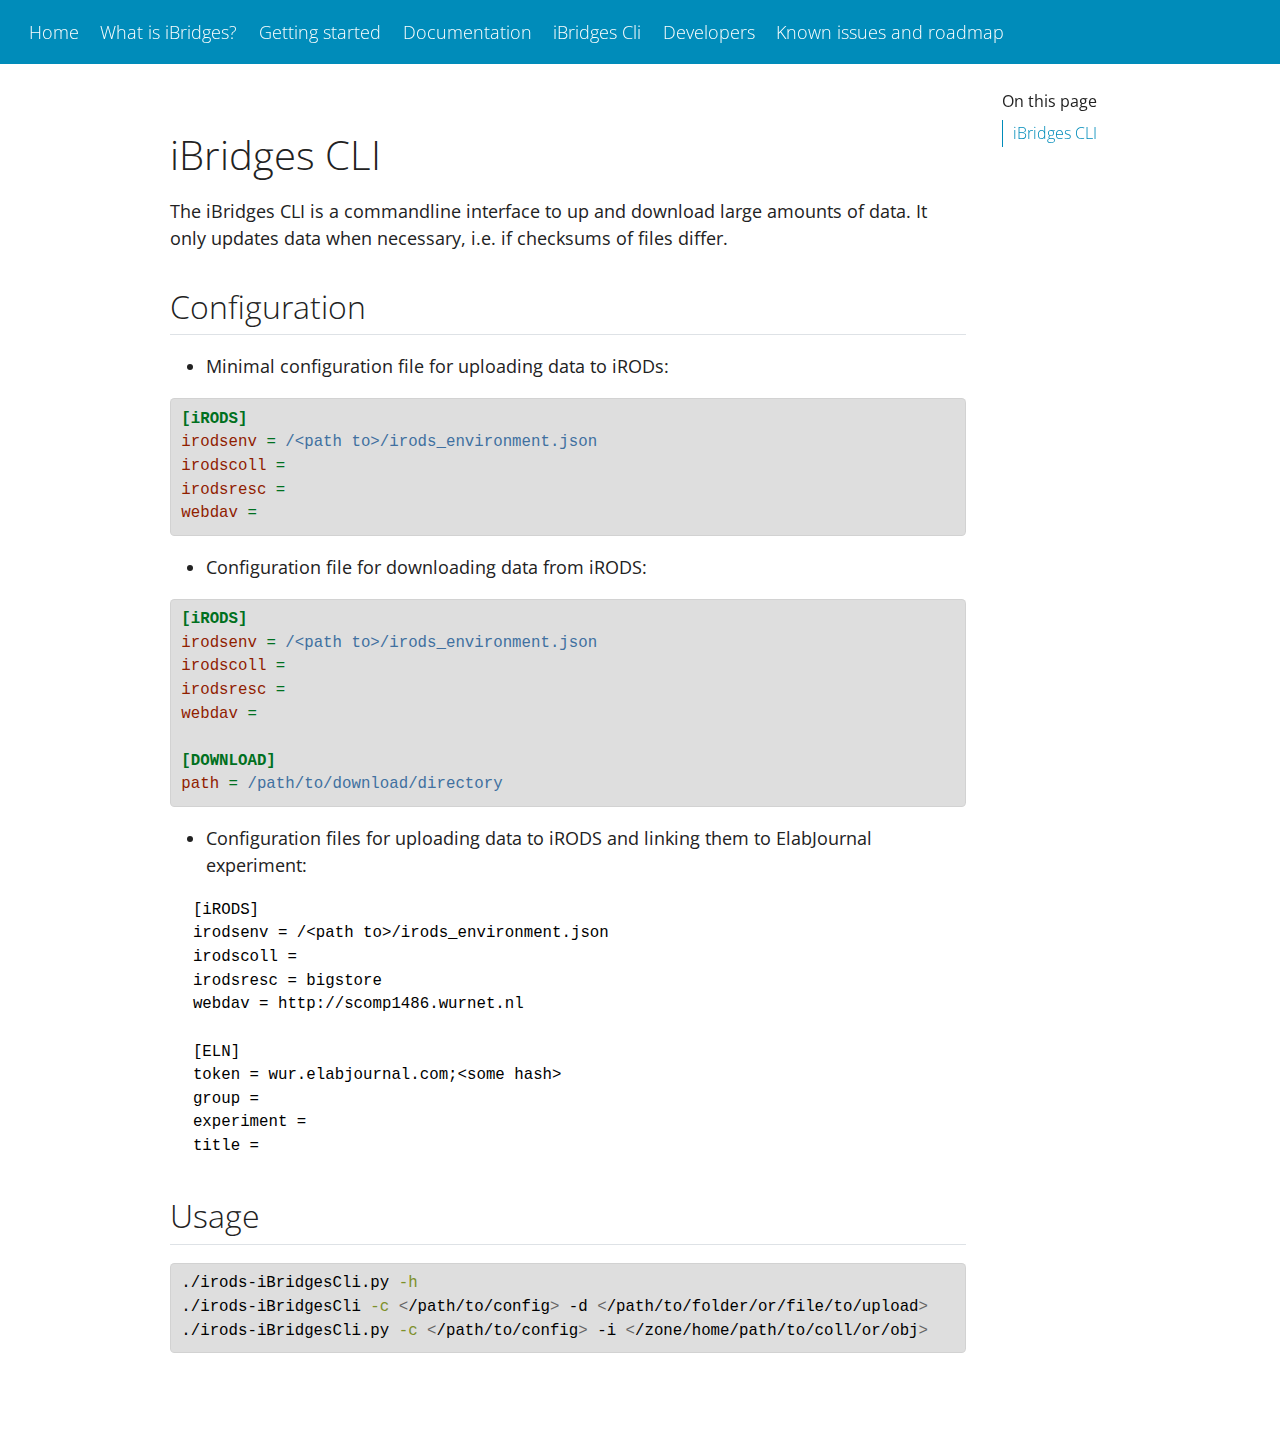
==== docs/commandlineclient.html @ 4db81d17 "Built site for gh-pages" ====
<!DOCTYPE html>
<html xmlns="http://www.w3.org/1999/xhtml" lang="en" xml:lang="en"><head>

<meta charset="utf-8">
<meta name="generator" content="quarto-1.2.335">

<meta name="viewport" content="width=device-width, initial-scale=1.0, user-scalable=yes">


<title>commandlineclient</title>
<style>
code{white-space: pre-wrap;}
span.smallcaps{font-variant: small-caps;}
div.columns{display: flex; gap: min(4vw, 1.5em);}
div.column{flex: auto; overflow-x: auto;}
div.hanging-indent{margin-left: 1.5em; text-indent: -1.5em;}
ul.task-list{list-style: none;}
ul.task-list li input[type="checkbox"] {
  width: 0.8em;
  margin: 0 0.8em 0.2em -1.6em;
  vertical-align: middle;
}
pre > code.sourceCode { white-space: pre; position: relative; }
pre > code.sourceCode > span { display: inline-block; line-height: 1.25; }
pre > code.sourceCode > span:empty { height: 1.2em; }
.sourceCode { overflow: visible; }
code.sourceCode > span { color: inherit; text-decoration: inherit; }
div.sourceCode { margin: 1em 0; }
pre.sourceCode { margin: 0; }
@media screen {
div.sourceCode { overflow: auto; }
}
@media print {
pre > code.sourceCode { white-space: pre-wrap; }
pre > code.sourceCode > span { text-indent: -5em; padding-left: 5em; }
}
pre.numberSource code
  { counter-reset: source-line 0; }
pre.numberSource code > span
  { position: relative; left: -4em; counter-increment: source-line; }
pre.numberSource code > span > a:first-child::before
  { content: counter(source-line);
    position: relative; left: -1em; text-align: right; vertical-align: baseline;
    border: none; display: inline-block;
    -webkit-touch-callout: none; -webkit-user-select: none;
    -khtml-user-select: none; -moz-user-select: none;
    -ms-user-select: none; user-select: none;
    padding: 0 4px; width: 4em;
    color: #aaaaaa;
  }
pre.numberSource { margin-left: 3em; border-left: 1px solid #aaaaaa;  padding-left: 4px; }
div.sourceCode
  {   }
@media screen {
pre > code.sourceCode > span > a:first-child::before { text-decoration: underline; }
}
code span.al { color: #ff0000; font-weight: bold; } /* Alert */
code span.an { color: #60a0b0; font-weight: bold; font-style: italic; } /* Annotation */
code span.at { color: #7d9029; } /* Attribute */
code span.bn { color: #40a070; } /* BaseN */
code span.bu { color: #008000; } /* BuiltIn */
code span.cf { color: #007020; font-weight: bold; } /* ControlFlow */
code span.ch { color: #4070a0; } /* Char */
code span.cn { color: #880000; } /* Constant */
code span.co { color: #60a0b0; font-style: italic; } /* Comment */
code span.cv { color: #60a0b0; font-weight: bold; font-style: italic; } /* CommentVar */
code span.do { color: #ba2121; font-style: italic; } /* Documentation */
code span.dt { color: #902000; } /* DataType */
code span.dv { color: #40a070; } /* DecVal */
code span.er { color: #ff0000; font-weight: bold; } /* Error */
code span.ex { } /* Extension */
code span.fl { color: #40a070; } /* Float */
code span.fu { color: #06287e; } /* Function */
code span.im { color: #008000; font-weight: bold; } /* Import */
code span.in { color: #60a0b0; font-weight: bold; font-style: italic; } /* Information */
code span.kw { color: #007020; font-weight: bold; } /* Keyword */
code span.op { color: #666666; } /* Operator */
code span.ot { color: #007020; } /* Other */
code span.pp { color: #bc7a00; } /* Preprocessor */
code span.sc { color: #4070a0; } /* SpecialChar */
code span.ss { color: #bb6688; } /* SpecialString */
code span.st { color: #4070a0; } /* String */
code span.va { color: #19177c; } /* Variable */
code span.vs { color: #4070a0; } /* VerbatimString */
code span.wa { color: #60a0b0; font-weight: bold; font-style: italic; } /* Warning */
</style>


<script src="../site_libs/quarto-nav/quarto-nav.js"></script>
<script src="../site_libs/quarto-nav/headroom.min.js"></script>
<script src="../site_libs/clipboard/clipboard.min.js"></script>
<script src="../site_libs/quarto-search/autocomplete.umd.js"></script>
<script src="../site_libs/quarto-search/fuse.min.js"></script>
<script src="../site_libs/quarto-search/quarto-search.js"></script>
<meta name="quarto:offset" content="../">
<script src="../site_libs/quarto-html/quarto.js"></script>
<script src="../site_libs/quarto-html/popper.min.js"></script>
<script src="../site_libs/quarto-html/tippy.umd.min.js"></script>
<script src="../site_libs/quarto-html/anchor.min.js"></script>
<link href="../site_libs/quarto-html/tippy.css" rel="stylesheet">
<link href="../site_libs/quarto-html/quarto-syntax-highlighting.css" rel="stylesheet" id="quarto-text-highlighting-styles">
<script src="../site_libs/bootstrap/bootstrap.min.js"></script>
<link href="../site_libs/bootstrap/bootstrap-icons.css" rel="stylesheet">
<link href="../site_libs/bootstrap/bootstrap.min.css" rel="stylesheet" id="quarto-bootstrap" data-mode="light">
<script id="quarto-search-options" type="application/json">{
  "location": "navbar",
  "copy-button": false,
  "collapse-after": 3,
  "panel-placement": "end",
  "type": "overlay",
  "limit": 20,
  "language": {
    "search-no-results-text": "No results",
    "search-matching-documents-text": "matching documents",
    "search-copy-link-title": "Copy link to search",
    "search-hide-matches-text": "Hide additional matches",
    "search-more-match-text": "more match in this document",
    "search-more-matches-text": "more matches in this document",
    "search-clear-button-title": "Clear",
    "search-detached-cancel-button-title": "Cancel",
    "search-submit-button-title": "Submit"
  }
}</script>


<link rel="stylesheet" href="../_styles/styles.css">
</head>

<body class="nav-fixed">

<div id="quarto-search-results"></div>
  <header id="quarto-header" class="headroom fixed-top">
    <nav class="navbar navbar-expand-lg navbar-dark ">
      <div class="navbar-container container-fluid">
          <button class="navbar-toggler" type="button" data-bs-toggle="collapse" data-bs-target="#navbarCollapse" aria-controls="navbarCollapse" aria-expanded="false" aria-label="Toggle navigation" onclick="if (window.quartoToggleHeadroom) { window.quartoToggleHeadroom(); }">
  <span class="navbar-toggler-icon"></span>
</button>
          <div class="collapse navbar-collapse" id="navbarCollapse">
            <ul class="navbar-nav navbar-nav-scroll me-auto">
  <li class="nav-item">
    <a class="nav-link" href="../index.html">
 <span class="menu-text">Home</span></a>
  </li>  
  <li class="nav-item">
    <a class="nav-link" href="../docs/info.html">
 <span class="menu-text">What is iBridges?</span></a>
  </li>  
  <li class="nav-item">
    <a class="nav-link" href="../docs/getting-started.html">
 <span class="menu-text">Getting started</span></a>
  </li>  
  <li class="nav-item">
    <a class="nav-link" href="../docs/userdoc.html">
 <span class="menu-text">Documentation</span></a>
  </li>  
  <li class="nav-item">
    <a class="nav-link active" href="../docs/commandlineclient.html" aria-current="page">
 <span class="menu-text">iBridges Cli</span></a>
  </li>  
  <li class="nav-item">
    <a class="nav-link" href="../docs/developer.html">
 <span class="menu-text">Developers</span></a>
  </li>  
  <li class="nav-item">
    <a class="nav-link" href="../docs/roadmap.html">
 <span class="menu-text">Known issues and roadmap</span></a>
  </li>  
</ul>
              <div id="quarto-search" class="" title="Search"></div>
          </div> <!-- /navcollapse -->
      </div> <!-- /container-fluid -->
    </nav>
</header>
<!-- content -->
<div id="quarto-content" class="quarto-container page-columns page-rows-contents page-layout-article page-navbar">
<!-- sidebar -->
<!-- margin-sidebar -->
    <div id="quarto-margin-sidebar" class="sidebar margin-sidebar">
        <nav id="TOC" role="doc-toc" class="toc-active">
    <h2 id="toc-title">On this page</h2>
   
  <ul>
  <li><a href="#ibridges-cli" id="toc-ibridges-cli" class="nav-link active" data-scroll-target="#ibridges-cli">iBridges CLI</a>
  <ul class="collapse">
  <li><a href="#configuration" id="toc-configuration" class="nav-link" data-scroll-target="#configuration">Configuration</a></li>
  <li><a href="#usage" id="toc-usage" class="nav-link" data-scroll-target="#usage">Usage</a></li>
  </ul></li>
  </ul>
</nav>
    </div>
<!-- main -->
<main class="content" id="quarto-document-content">



<section id="ibridges-cli" class="level1">
<h1>iBridges CLI</h1>
<p>The iBridges CLI is a commandline interface to up and download large amounts of data. It only updates data when necessary, i.e.&nbsp;if checksums of files differ.</p>
<section id="configuration" class="level2">
<h2 class="anchored" data-anchor-id="configuration">Configuration</h2>
<ul>
<li>Minimal configuration file for uploading data to iRODs:</li>
</ul>
<div class="sourceCode" id="cb1"><pre class="sourceCode ini code-with-copy"><code class="sourceCode ini"><span id="cb1-1"><a href="#cb1-1" aria-hidden="true" tabindex="-1"></a><span class="kw">[iRODS]</span></span>
<span id="cb1-2"><a href="#cb1-2" aria-hidden="true" tabindex="-1"></a><span class="dt">irodsenv </span><span class="ot">=</span><span class="st"> /&lt;path to&gt;/irods_environment.json</span></span>
<span id="cb1-3"><a href="#cb1-3" aria-hidden="true" tabindex="-1"></a><span class="dt">irodscoll </span><span class="ot">=</span></span>
<span id="cb1-4"><a href="#cb1-4" aria-hidden="true" tabindex="-1"></a><span class="dt">irodsresc </span><span class="ot">=</span></span>
<span id="cb1-5"><a href="#cb1-5" aria-hidden="true" tabindex="-1"></a><span class="dt">webdav </span><span class="ot">=</span></span></code><button title="Copy to Clipboard" class="code-copy-button"><i class="bi"></i></button></pre></div>
<ul>
<li>Configuration file for downloading data from iRODS:</li>
</ul>
<div class="sourceCode" id="cb2"><pre class="sourceCode ini code-with-copy"><code class="sourceCode ini"><span id="cb2-1"><a href="#cb2-1" aria-hidden="true" tabindex="-1"></a><span class="kw">[iRODS]</span></span>
<span id="cb2-2"><a href="#cb2-2" aria-hidden="true" tabindex="-1"></a><span class="dt">irodsenv </span><span class="ot">=</span><span class="st"> /&lt;path to&gt;/irods_environment.json</span></span>
<span id="cb2-3"><a href="#cb2-3" aria-hidden="true" tabindex="-1"></a><span class="dt">irodscoll </span><span class="ot">=</span></span>
<span id="cb2-4"><a href="#cb2-4" aria-hidden="true" tabindex="-1"></a><span class="dt">irodsresc </span><span class="ot">=</span></span>
<span id="cb2-5"><a href="#cb2-5" aria-hidden="true" tabindex="-1"></a><span class="dt">webdav </span><span class="ot">=</span></span>
<span id="cb2-6"><a href="#cb2-6" aria-hidden="true" tabindex="-1"></a></span>
<span id="cb2-7"><a href="#cb2-7" aria-hidden="true" tabindex="-1"></a><span class="kw">[DOWNLOAD]</span></span>
<span id="cb2-8"><a href="#cb2-8" aria-hidden="true" tabindex="-1"></a><span class="dt">path </span><span class="ot">=</span><span class="st"> /path/to/download/directory</span></span></code><button title="Copy to Clipboard" class="code-copy-button"><i class="bi"></i></button></pre></div>
<ul>
<li>Configuration files for uploading data to iRODS and linking them to ElabJournal experiment:</li>
</ul>
<pre><code>  [iRODS]
  irodsenv = /&lt;path to&gt;/irods_environment.json
  irodscoll =
  irodsresc = bigstore
  webdav = http://scomp1486.wurnet.nl

  [ELN]
  token = wur.elabjournal.com;&lt;some hash&gt;
  group =
  experiment =
  title =</code></pre>
</section>
<section id="usage" class="level2">
<h2 class="anchored" data-anchor-id="usage">Usage</h2>
<div class="sourceCode" id="cb4"><pre class="sourceCode sh code-with-copy"><code class="sourceCode bash"><span id="cb4-1"><a href="#cb4-1" aria-hidden="true" tabindex="-1"></a><span class="ex">./irods-iBridgesCli.py</span> <span class="at">-h</span></span>
<span id="cb4-2"><a href="#cb4-2" aria-hidden="true" tabindex="-1"></a><span class="ex">./irods-iBridgesCli</span> <span class="at">-c</span> <span class="op">&lt;</span>/path/to/config<span class="op">&gt;</span> -d <span class="op">&lt;</span>/path/to/folder/or/file/to/upload<span class="op">&gt;</span></span>
<span id="cb4-3"><a href="#cb4-3" aria-hidden="true" tabindex="-1"></a><span class="ex">./irods-iBridgesCli.py</span> <span class="at">-c</span> <span class="op">&lt;</span>/path/to/config<span class="op">&gt;</span> -i <span class="op">&lt;</span>/zone/home/path/to/coll/or/obj<span class="op">&gt;</span></span></code><button title="Copy to Clipboard" class="code-copy-button"><i class="bi"></i></button></pre></div>


</section>
</section>

</main> <!-- /main -->
<script id="quarto-html-after-body" type="application/javascript">
window.document.addEventListener("DOMContentLoaded", function (event) {
  const toggleBodyColorMode = (bsSheetEl) => {
    const mode = bsSheetEl.getAttribute("data-mode");
    const bodyEl = window.document.querySelector("body");
    if (mode === "dark") {
      bodyEl.classList.add("quarto-dark");
      bodyEl.classList.remove("quarto-light");
    } else {
      bodyEl.classList.add("quarto-light");
      bodyEl.classList.remove("quarto-dark");
    }
  }
  const toggleBodyColorPrimary = () => {
    const bsSheetEl = window.document.querySelector("link#quarto-bootstrap");
    if (bsSheetEl) {
      toggleBodyColorMode(bsSheetEl);
    }
  }
  toggleBodyColorPrimary();  
  const icon = "";
  const anchorJS = new window.AnchorJS();
  anchorJS.options = {
    placement: 'right',
    icon: icon
  };
  anchorJS.add('.anchored');
  const clipboard = new window.ClipboardJS('.code-copy-button', {
    target: function(trigger) {
      return trigger.previousElementSibling;
    }
  });
  clipboard.on('success', function(e) {
    // button target
    const button = e.trigger;
    // don't keep focus
    button.blur();
    // flash "checked"
    button.classList.add('code-copy-button-checked');
    var currentTitle = button.getAttribute("title");
    button.setAttribute("title", "Copied!");
    let tooltip;
    if (window.bootstrap) {
      button.setAttribute("data-bs-toggle", "tooltip");
      button.setAttribute("data-bs-placement", "left");
      button.setAttribute("data-bs-title", "Copied!");
      tooltip = new bootstrap.Tooltip(button, 
        { trigger: "manual", 
          customClass: "code-copy-button-tooltip",
          offset: [0, -8]});
      tooltip.show();    
    }
    setTimeout(function() {
      if (tooltip) {
        tooltip.hide();
        button.removeAttribute("data-bs-title");
        button.removeAttribute("data-bs-toggle");
        button.removeAttribute("data-bs-placement");
      }
      button.setAttribute("title", currentTitle);
      button.classList.remove('code-copy-button-checked');
    }, 1000);
    // clear code selection
    e.clearSelection();
  });
  function tippyHover(el, contentFn) {
    const config = {
      allowHTML: true,
      content: contentFn,
      maxWidth: 500,
      delay: 100,
      arrow: false,
      appendTo: function(el) {
          return el.parentElement;
      },
      interactive: true,
      interactiveBorder: 10,
      theme: 'quarto',
      placement: 'bottom-start'
    };
    window.tippy(el, config); 
  }
  const noterefs = window.document.querySelectorAll('a[role="doc-noteref"]');
  for (var i=0; i<noterefs.length; i++) {
    const ref = noterefs[i];
    tippyHover(ref, function() {
      // use id or data attribute instead here
      let href = ref.getAttribute('data-footnote-href') || ref.getAttribute('href');
      try { href = new URL(href).hash; } catch {}
      const id = href.replace(/^#\/?/, "");
      const note = window.document.getElementById(id);
      return note.innerHTML;
    });
  }
  const findCites = (el) => {
    const parentEl = el.parentElement;
    if (parentEl) {
      const cites = parentEl.dataset.cites;
      if (cites) {
        return {
          el,
          cites: cites.split(' ')
        };
      } else {
        return findCites(el.parentElement)
      }
    } else {
      return undefined;
    }
  };
  var bibliorefs = window.document.querySelectorAll('a[role="doc-biblioref"]');
  for (var i=0; i<bibliorefs.length; i++) {
    const ref = bibliorefs[i];
    const citeInfo = findCites(ref);
    if (citeInfo) {
      tippyHover(citeInfo.el, function() {
        var popup = window.document.createElement('div');
        citeInfo.cites.forEach(function(cite) {
          var citeDiv = window.document.createElement('div');
          citeDiv.classList.add('hanging-indent');
          citeDiv.classList.add('csl-entry');
          var biblioDiv = window.document.getElementById('ref-' + cite);
          if (biblioDiv) {
            citeDiv.innerHTML = biblioDiv.innerHTML;
          }
          popup.appendChild(citeDiv);
        });
        return popup.innerHTML;
      });
    }
  }
});
</script>
</div> <!-- /content -->



</body></html>
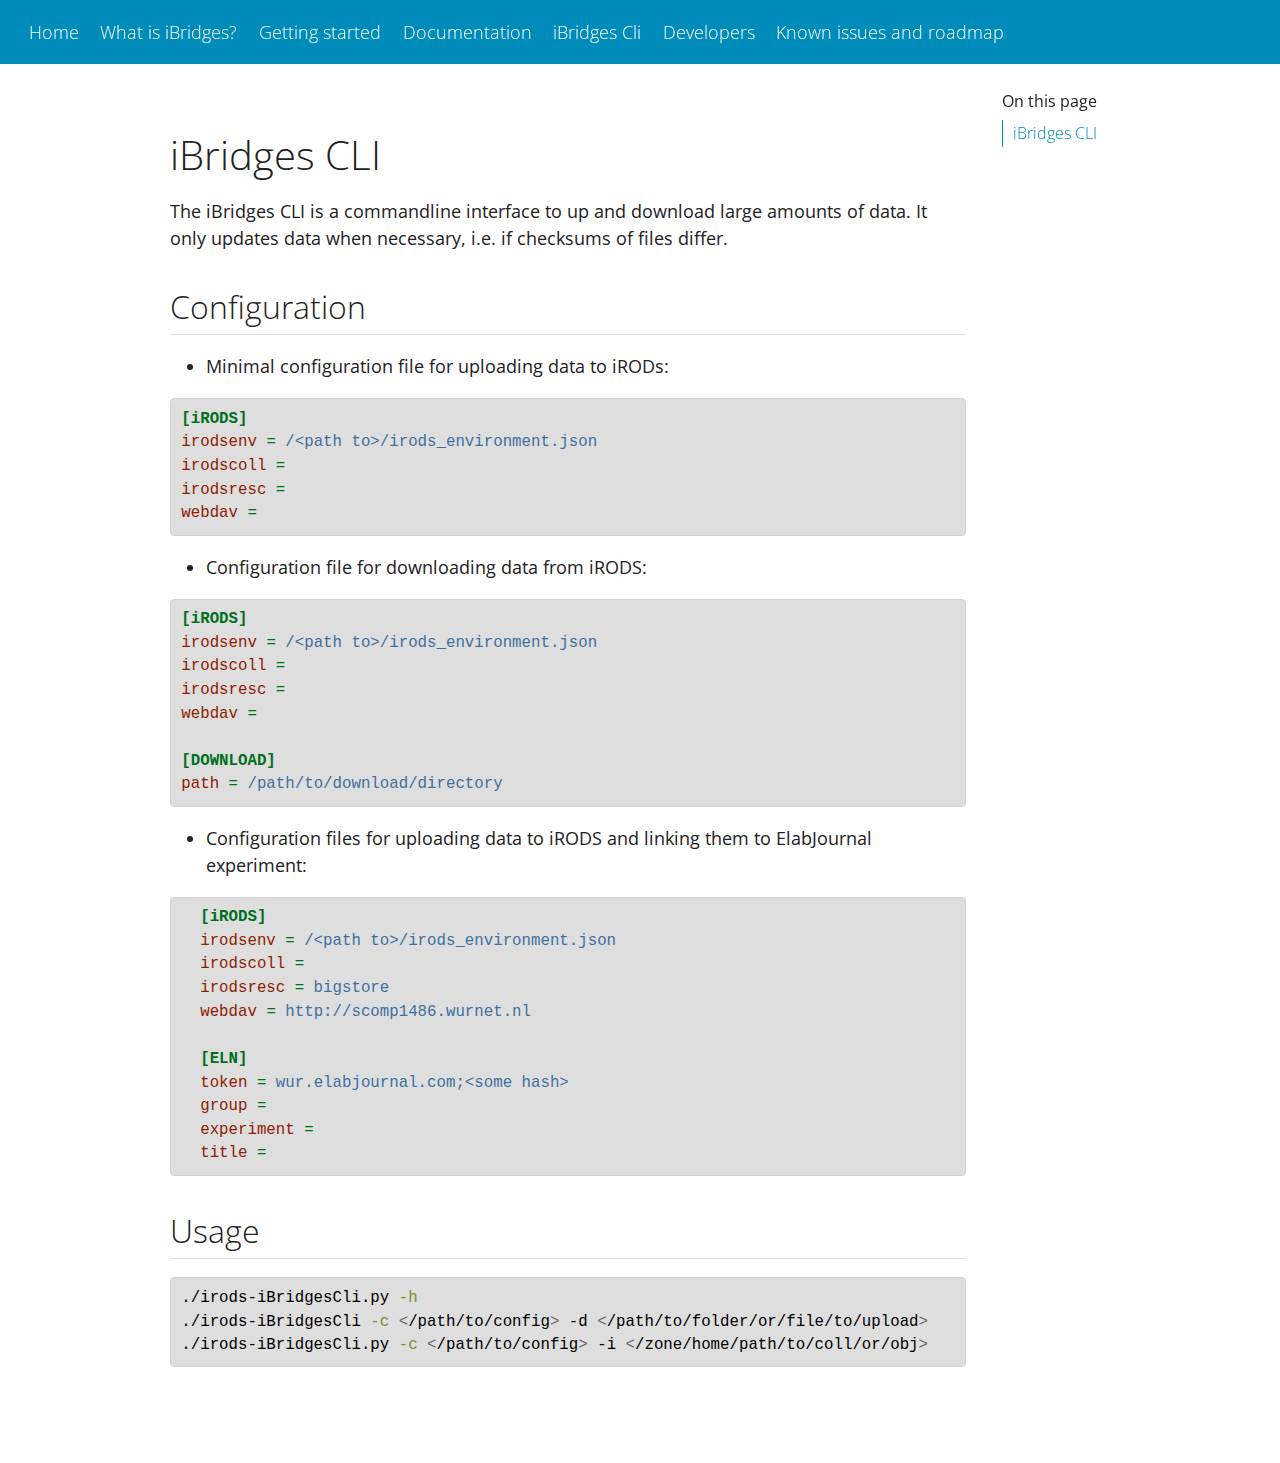
==== commit 898600bd: "Built site for gh-pages" ====
--- a/docs/commandlineclient.html
+++ b/docs/commandlineclient.html
@@ -220,17 +220,17 @@
 <ul>
 <li>Configuration files for uploading data to iRODS and linking them to ElabJournal experiment:</li>
 </ul>
-<pre><code>  [iRODS]
-  irodsenv = /&lt;path to&gt;/irods_environment.json
-  irodscoll =
-  irodsresc = bigstore
-  webdav = http://scomp1486.wurnet.nl
-
-  [ELN]
-  token = wur.elabjournal.com;&lt;some hash&gt;
-  group =
-  experiment =
-  title =</code></pre>
+<div class="sourceCode" id="cb3"><pre class="sourceCode ini code-with-copy"><code class="sourceCode ini"><span id="cb3-1"><a href="#cb3-1" aria-hidden="true" tabindex="-1"></a><span class="dt">  </span><span class="kw">[iRODS]</span></span>
+<span id="cb3-2"><a href="#cb3-2" aria-hidden="true" tabindex="-1"></a><span class="dt">  irodsenv </span><span class="ot">=</span><span class="st"> /&lt;path to&gt;/irods_environment.json</span></span>
+<span id="cb3-3"><a href="#cb3-3" aria-hidden="true" tabindex="-1"></a><span class="dt">  irodscoll </span><span class="ot">=</span></span>
+<span id="cb3-4"><a href="#cb3-4" aria-hidden="true" tabindex="-1"></a><span class="dt">  irodsresc </span><span class="ot">=</span><span class="st"> bigstore</span></span>
+<span id="cb3-5"><a href="#cb3-5" aria-hidden="true" tabindex="-1"></a><span class="dt">  webdav </span><span class="ot">=</span><span class="st"> http://scomp1486.wurnet.nl</span></span>
+<span id="cb3-6"><a href="#cb3-6" aria-hidden="true" tabindex="-1"></a></span>
+<span id="cb3-7"><a href="#cb3-7" aria-hidden="true" tabindex="-1"></a><span class="dt">  </span><span class="kw">[ELN]</span></span>
+<span id="cb3-8"><a href="#cb3-8" aria-hidden="true" tabindex="-1"></a><span class="dt">  token </span><span class="ot">=</span><span class="st"> wur.elabjournal.com;&lt;some hash&gt;</span></span>
+<span id="cb3-9"><a href="#cb3-9" aria-hidden="true" tabindex="-1"></a><span class="dt">  group </span><span class="ot">=</span></span>
+<span id="cb3-10"><a href="#cb3-10" aria-hidden="true" tabindex="-1"></a><span class="dt">  experiment </span><span class="ot">=</span></span>
+<span id="cb3-11"><a href="#cb3-11" aria-hidden="true" tabindex="-1"></a><span class="dt">  title </span><span class="ot">=</span></span></code><button title="Copy to Clipboard" class="code-copy-button"><i class="bi"></i></button></pre></div>
 </section>
 <section id="usage" class="level2">
 <h2 class="anchored" data-anchor-id="usage">Usage</h2>
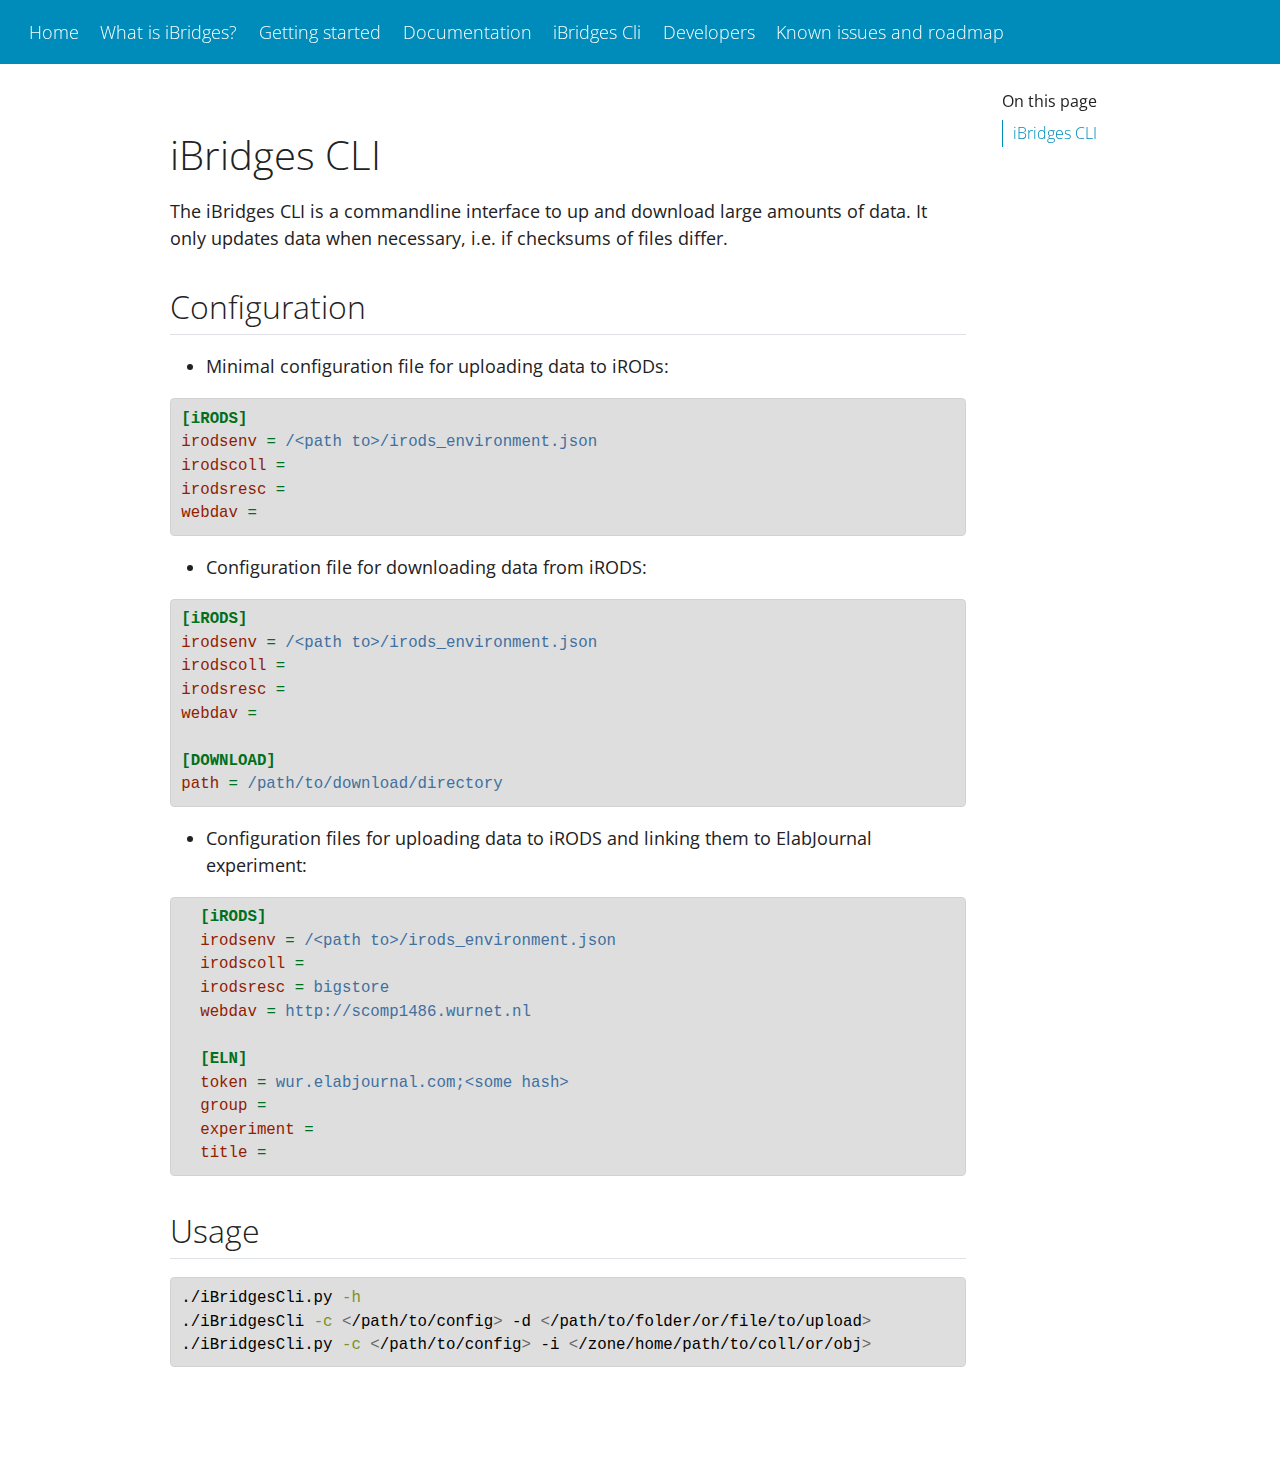
==== commit 033d80e4: "Built site for gh-pages" ====
--- a/docs/commandlineclient.html
+++ b/docs/commandlineclient.html
@@ -234,9 +234,9 @@
 </section>
 <section id="usage" class="level2">
 <h2 class="anchored" data-anchor-id="usage">Usage</h2>
-<div class="sourceCode" id="cb4"><pre class="sourceCode sh code-with-copy"><code class="sourceCode bash"><span id="cb4-1"><a href="#cb4-1" aria-hidden="true" tabindex="-1"></a><span class="ex">./irods-iBridgesCli.py</span> <span class="at">-h</span></span>
-<span id="cb4-2"><a href="#cb4-2" aria-hidden="true" tabindex="-1"></a><span class="ex">./irods-iBridgesCli</span> <span class="at">-c</span> <span class="op">&lt;</span>/path/to/config<span class="op">&gt;</span> -d <span class="op">&lt;</span>/path/to/folder/or/file/to/upload<span class="op">&gt;</span></span>
-<span id="cb4-3"><a href="#cb4-3" aria-hidden="true" tabindex="-1"></a><span class="ex">./irods-iBridgesCli.py</span> <span class="at">-c</span> <span class="op">&lt;</span>/path/to/config<span class="op">&gt;</span> -i <span class="op">&lt;</span>/zone/home/path/to/coll/or/obj<span class="op">&gt;</span></span></code><button title="Copy to Clipboard" class="code-copy-button"><i class="bi"></i></button></pre></div>
+<div class="sourceCode" id="cb4"><pre class="sourceCode sh code-with-copy"><code class="sourceCode bash"><span id="cb4-1"><a href="#cb4-1" aria-hidden="true" tabindex="-1"></a><span class="ex">./iBridgesCli.py</span> <span class="at">-h</span></span>
+<span id="cb4-2"><a href="#cb4-2" aria-hidden="true" tabindex="-1"></a><span class="ex">./iBridgesCli</span> <span class="at">-c</span> <span class="op">&lt;</span>/path/to/config<span class="op">&gt;</span> -d <span class="op">&lt;</span>/path/to/folder/or/file/to/upload<span class="op">&gt;</span></span>
+<span id="cb4-3"><a href="#cb4-3" aria-hidden="true" tabindex="-1"></a><span class="ex">./iBridgesCli.py</span> <span class="at">-c</span> <span class="op">&lt;</span>/path/to/config<span class="op">&gt;</span> -i <span class="op">&lt;</span>/zone/home/path/to/coll/or/obj<span class="op">&gt;</span></span></code><button title="Copy to Clipboard" class="code-copy-button"><i class="bi"></i></button></pre></div>
 
 
 </section>
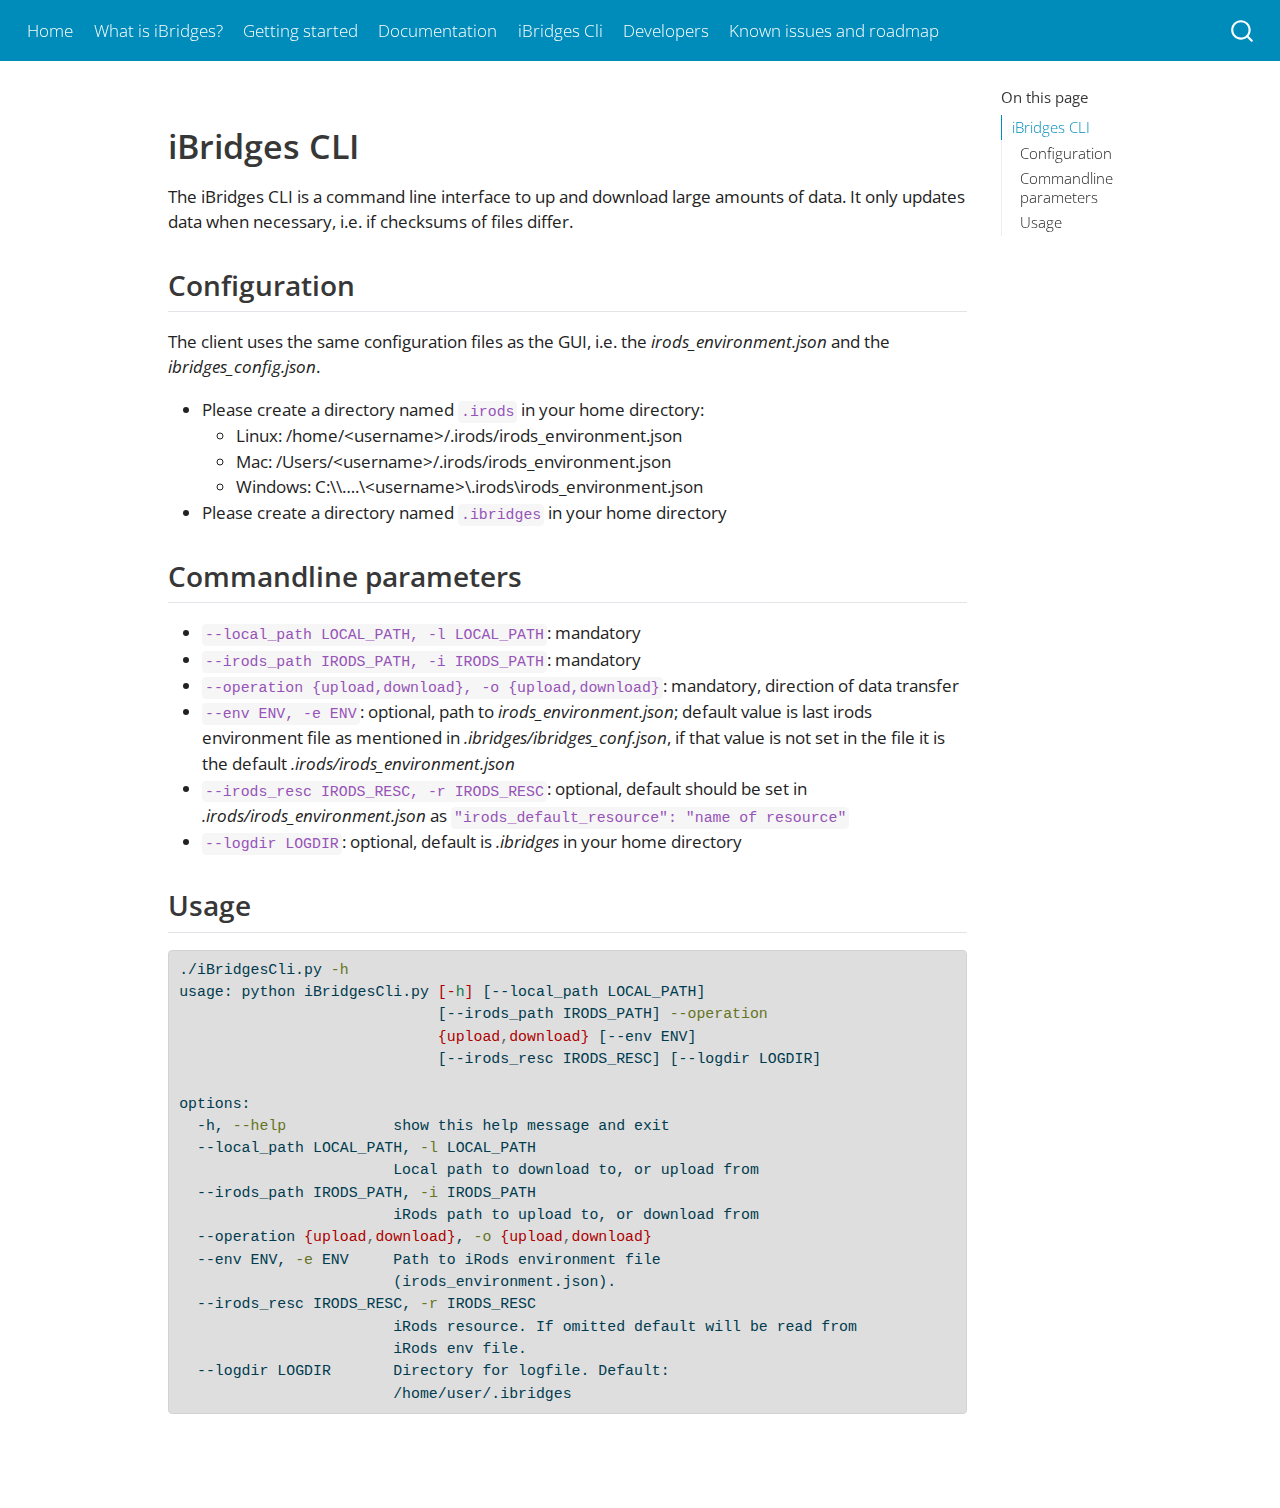
==== commit d2ae9aab: "Built site for gh-pages" ====
--- a/docs/commandlineclient.html
+++ b/docs/commandlineclient.html
@@ -2,7 +2,7 @@
 <html xmlns="http://www.w3.org/1999/xhtml" lang="en" xml:lang="en"><head>
 
 <meta charset="utf-8">
-<meta name="generator" content="quarto-1.2.335">
+<meta name="generator" content="quarto-1.3.361">
 
 <meta name="viewport" content="width=device-width, initial-scale=1.0, user-scalable=yes">
 
@@ -17,9 +17,10 @@
 ul.task-list{list-style: none;}
 ul.task-list li input[type="checkbox"] {
   width: 0.8em;
-  margin: 0 0.8em 0.2em -1.6em;
+  margin: 0 0.8em 0.2em -1em; /* quarto-specific, see https://github.com/quarto-dev/quarto-cli/issues/4556 */ 
   vertical-align: middle;
 }
+/* CSS for syntax highlighting */
 pre > code.sourceCode { white-space: pre; position: relative; }
 pre > code.sourceCode > span { display: inline-block; line-height: 1.25; }
 pre > code.sourceCode > span:empty { height: 1.2em; }
@@ -46,43 +47,13 @@
     -khtml-user-select: none; -moz-user-select: none;
     -ms-user-select: none; user-select: none;
     padding: 0 4px; width: 4em;
-    color: #aaaaaa;
-  }
-pre.numberSource { margin-left: 3em; border-left: 1px solid #aaaaaa;  padding-left: 4px; }
+  }
+pre.numberSource { margin-left: 3em;  padding-left: 4px; }
 div.sourceCode
   {   }
 @media screen {
 pre > code.sourceCode > span > a:first-child::before { text-decoration: underline; }
 }
-code span.al { color: #ff0000; font-weight: bold; } /* Alert */
-code span.an { color: #60a0b0; font-weight: bold; font-style: italic; } /* Annotation */
-code span.at { color: #7d9029; } /* Attribute */
-code span.bn { color: #40a070; } /* BaseN */
-code span.bu { color: #008000; } /* BuiltIn */
-code span.cf { color: #007020; font-weight: bold; } /* ControlFlow */
-code span.ch { color: #4070a0; } /* Char */
-code span.cn { color: #880000; } /* Constant */
-code span.co { color: #60a0b0; font-style: italic; } /* Comment */
-code span.cv { color: #60a0b0; font-weight: bold; font-style: italic; } /* CommentVar */
-code span.do { color: #ba2121; font-style: italic; } /* Documentation */
-code span.dt { color: #902000; } /* DataType */
-code span.dv { color: #40a070; } /* DecVal */
-code span.er { color: #ff0000; font-weight: bold; } /* Error */
-code span.ex { } /* Extension */
-code span.fl { color: #40a070; } /* Float */
-code span.fu { color: #06287e; } /* Function */
-code span.im { color: #008000; font-weight: bold; } /* Import */
-code span.in { color: #60a0b0; font-weight: bold; font-style: italic; } /* Information */
-code span.kw { color: #007020; font-weight: bold; } /* Keyword */
-code span.op { color: #666666; } /* Operator */
-code span.ot { color: #007020; } /* Other */
-code span.pp { color: #bc7a00; } /* Preprocessor */
-code span.sc { color: #4070a0; } /* SpecialChar */
-code span.ss { color: #bb6688; } /* SpecialString */
-code span.st { color: #4070a0; } /* String */
-code span.va { color: #19177c; } /* Variable */
-code span.vs { color: #4070a0; } /* VerbatimString */
-code span.wa { color: #60a0b0; font-weight: bold; font-style: italic; } /* Warning */
 </style>
 
 
@@ -118,7 +89,8 @@
     "search-more-matches-text": "more matches in this document",
     "search-clear-button-title": "Clear",
     "search-detached-cancel-button-title": "Cancel",
-    "search-submit-button-title": "Submit"
+    "search-submit-button-title": "Submit",
+    "search-label": "Search"
   }
 }</script>
 
@@ -132,41 +104,43 @@
   <header id="quarto-header" class="headroom fixed-top">
     <nav class="navbar navbar-expand-lg navbar-dark ">
       <div class="navbar-container container-fluid">
+            <div id="quarto-search" class="" title="Search"></div>
           <button class="navbar-toggler" type="button" data-bs-toggle="collapse" data-bs-target="#navbarCollapse" aria-controls="navbarCollapse" aria-expanded="false" aria-label="Toggle navigation" onclick="if (window.quartoToggleHeadroom) { window.quartoToggleHeadroom(); }">
   <span class="navbar-toggler-icon"></span>
 </button>
           <div class="collapse navbar-collapse" id="navbarCollapse">
             <ul class="navbar-nav navbar-nav-scroll me-auto">
   <li class="nav-item">
-    <a class="nav-link" href="../index.html">
+    <a class="nav-link" href="../index.html" rel="" target="">
  <span class="menu-text">Home</span></a>
   </li>  
   <li class="nav-item">
-    <a class="nav-link" href="../docs/info.html">
+    <a class="nav-link" href="../docs/info.html" rel="" target="">
  <span class="menu-text">What is iBridges?</span></a>
   </li>  
   <li class="nav-item">
-    <a class="nav-link" href="../docs/getting-started.html">
+    <a class="nav-link" href="../docs/getting-started.html" rel="" target="">
  <span class="menu-text">Getting started</span></a>
   </li>  
   <li class="nav-item">
-    <a class="nav-link" href="../docs/userdoc.html">
+    <a class="nav-link" href="../docs/userdoc.html" rel="" target="">
  <span class="menu-text">Documentation</span></a>
   </li>  
   <li class="nav-item">
-    <a class="nav-link active" href="../docs/commandlineclient.html" aria-current="page">
+    <a class="nav-link active" href="../docs/commandlineclient.html" rel="" target="" aria-current="page">
  <span class="menu-text">iBridges Cli</span></a>
   </li>  
   <li class="nav-item">
-    <a class="nav-link" href="../docs/developer.html">
+    <a class="nav-link" href="../docs/developer.html" rel="" target="">
  <span class="menu-text">Developers</span></a>
   </li>  
   <li class="nav-item">
-    <a class="nav-link" href="../docs/roadmap.html">
+    <a class="nav-link" href="../docs/roadmap.html" rel="" target="">
  <span class="menu-text">Known issues and roadmap</span></a>
   </li>  
 </ul>
-              <div id="quarto-search" class="" title="Search"></div>
+            <div class="quarto-navbar-tools ms-auto">
+</div>
           </div> <!-- /navcollapse -->
       </div> <!-- /container-fluid -->
     </nav>
@@ -183,6 +157,7 @@
   <li><a href="#ibridges-cli" id="toc-ibridges-cli" class="nav-link active" data-scroll-target="#ibridges-cli">iBridges CLI</a>
   <ul class="collapse">
   <li><a href="#configuration" id="toc-configuration" class="nav-link" data-scroll-target="#configuration">Configuration</a></li>
+  <li><a href="#commandline-parameters" id="toc-commandline-parameters" class="nav-link" data-scroll-target="#commandline-parameters">Commandline parameters</a></li>
   <li><a href="#usage" id="toc-usage" class="nav-link" data-scroll-target="#usage">Usage</a></li>
   </ul></li>
   </ul>
@@ -195,48 +170,53 @@
 
 <section id="ibridges-cli" class="level1">
 <h1>iBridges CLI</h1>
-<p>The iBridges CLI is a commandline interface to up and download large amounts of data. It only updates data when necessary, i.e.&nbsp;if checksums of files differ.</p>
+<p>The iBridges CLI is a command line interface to up and download large amounts of data. It only updates data when necessary, i.e.&nbsp;if checksums of files differ.</p>
 <section id="configuration" class="level2">
 <h2 class="anchored" data-anchor-id="configuration">Configuration</h2>
+<p>The client uses the same configuration files as the GUI, i.e.&nbsp;the <em>irods_environment.json</em> and the <em>ibridges_config.json</em>.</p>
 <ul>
-<li>Minimal configuration file for uploading data to iRODs:</li>
+<li>Please create a directory named <code>.irods</code> in your home directory:
+<ul>
+<li>Linux: /home/&lt;username&gt;/.irods/irods_environment.json</li>
+<li>Mac: /Users/&lt;username&gt;/.irods/irods_environment.json</li>
+<li>Windows: C:\\….\&lt;username&gt;\.irods\irods_environment.json</li>
+</ul></li>
+<li>Please create a directory named <code>.ibridges</code> in your home directory</li>
 </ul>
-<div class="sourceCode" id="cb1"><pre class="sourceCode ini code-with-copy"><code class="sourceCode ini"><span id="cb1-1"><a href="#cb1-1" aria-hidden="true" tabindex="-1"></a><span class="kw">[iRODS]</span></span>
-<span id="cb1-2"><a href="#cb1-2" aria-hidden="true" tabindex="-1"></a><span class="dt">irodsenv </span><span class="ot">=</span><span class="st"> /&lt;path to&gt;/irods_environment.json</span></span>
-<span id="cb1-3"><a href="#cb1-3" aria-hidden="true" tabindex="-1"></a><span class="dt">irodscoll </span><span class="ot">=</span></span>
-<span id="cb1-4"><a href="#cb1-4" aria-hidden="true" tabindex="-1"></a><span class="dt">irodsresc </span><span class="ot">=</span></span>
-<span id="cb1-5"><a href="#cb1-5" aria-hidden="true" tabindex="-1"></a><span class="dt">webdav </span><span class="ot">=</span></span></code><button title="Copy to Clipboard" class="code-copy-button"><i class="bi"></i></button></pre></div>
+</section>
+<section id="commandline-parameters" class="level2">
+<h2 class="anchored" data-anchor-id="commandline-parameters">Commandline parameters</h2>
 <ul>
-<li>Configuration file for downloading data from iRODS:</li>
+<li><code>--local_path LOCAL_PATH, -l LOCAL_PATH</code>: mandatory</li>
+<li><code>--irods_path IRODS_PATH, -i IRODS_PATH</code>: mandatory</li>
+<li><code>--operation {upload,download}, -o {upload,download}</code>: mandatory, direction of data transfer</li>
+<li><code>--env ENV, -e ENV</code>: optional, path to <em>irods_environment.json</em>; default value is last irods environment file as mentioned in <em>.ibridges/ibridges_conf.json</em>, if that value is not set in the file it is the default <em>.irods/irods_environment.json</em></li>
+<li><code>--irods_resc IRODS_RESC, -r IRODS_RESC</code>: optional, default should be set in <em>.irods/irods_environment.json</em> as <code>"irods_default_resource": "name of resource"</code></li>
+<li><code>--logdir LOGDIR</code>: optional, default is <em>.ibridges</em> in your home directory</li>
 </ul>
-<div class="sourceCode" id="cb2"><pre class="sourceCode ini code-with-copy"><code class="sourceCode ini"><span id="cb2-1"><a href="#cb2-1" aria-hidden="true" tabindex="-1"></a><span class="kw">[iRODS]</span></span>
-<span id="cb2-2"><a href="#cb2-2" aria-hidden="true" tabindex="-1"></a><span class="dt">irodsenv </span><span class="ot">=</span><span class="st"> /&lt;path to&gt;/irods_environment.json</span></span>
-<span id="cb2-3"><a href="#cb2-3" aria-hidden="true" tabindex="-1"></a><span class="dt">irodscoll </span><span class="ot">=</span></span>
-<span id="cb2-4"><a href="#cb2-4" aria-hidden="true" tabindex="-1"></a><span class="dt">irodsresc </span><span class="ot">=</span></span>
-<span id="cb2-5"><a href="#cb2-5" aria-hidden="true" tabindex="-1"></a><span class="dt">webdav </span><span class="ot">=</span></span>
-<span id="cb2-6"><a href="#cb2-6" aria-hidden="true" tabindex="-1"></a></span>
-<span id="cb2-7"><a href="#cb2-7" aria-hidden="true" tabindex="-1"></a><span class="kw">[DOWNLOAD]</span></span>
-<span id="cb2-8"><a href="#cb2-8" aria-hidden="true" tabindex="-1"></a><span class="dt">path </span><span class="ot">=</span><span class="st"> /path/to/download/directory</span></span></code><button title="Copy to Clipboard" class="code-copy-button"><i class="bi"></i></button></pre></div>
-<ul>
-<li>Configuration files for uploading data to iRODS and linking them to ElabJournal experiment:</li>
-</ul>
-<div class="sourceCode" id="cb3"><pre class="sourceCode ini code-with-copy"><code class="sourceCode ini"><span id="cb3-1"><a href="#cb3-1" aria-hidden="true" tabindex="-1"></a><span class="dt">  </span><span class="kw">[iRODS]</span></span>
-<span id="cb3-2"><a href="#cb3-2" aria-hidden="true" tabindex="-1"></a><span class="dt">  irodsenv </span><span class="ot">=</span><span class="st"> /&lt;path to&gt;/irods_environment.json</span></span>
-<span id="cb3-3"><a href="#cb3-3" aria-hidden="true" tabindex="-1"></a><span class="dt">  irodscoll </span><span class="ot">=</span></span>
-<span id="cb3-4"><a href="#cb3-4" aria-hidden="true" tabindex="-1"></a><span class="dt">  irodsresc </span><span class="ot">=</span><span class="st"> bigstore</span></span>
-<span id="cb3-5"><a href="#cb3-5" aria-hidden="true" tabindex="-1"></a><span class="dt">  webdav </span><span class="ot">=</span><span class="st"> http://scomp1486.wurnet.nl</span></span>
-<span id="cb3-6"><a href="#cb3-6" aria-hidden="true" tabindex="-1"></a></span>
-<span id="cb3-7"><a href="#cb3-7" aria-hidden="true" tabindex="-1"></a><span class="dt">  </span><span class="kw">[ELN]</span></span>
-<span id="cb3-8"><a href="#cb3-8" aria-hidden="true" tabindex="-1"></a><span class="dt">  token </span><span class="ot">=</span><span class="st"> wur.elabjournal.com;&lt;some hash&gt;</span></span>
-<span id="cb3-9"><a href="#cb3-9" aria-hidden="true" tabindex="-1"></a><span class="dt">  group </span><span class="ot">=</span></span>
-<span id="cb3-10"><a href="#cb3-10" aria-hidden="true" tabindex="-1"></a><span class="dt">  experiment </span><span class="ot">=</span></span>
-<span id="cb3-11"><a href="#cb3-11" aria-hidden="true" tabindex="-1"></a><span class="dt">  title </span><span class="ot">=</span></span></code><button title="Copy to Clipboard" class="code-copy-button"><i class="bi"></i></button></pre></div>
 </section>
 <section id="usage" class="level2">
 <h2 class="anchored" data-anchor-id="usage">Usage</h2>
-<div class="sourceCode" id="cb4"><pre class="sourceCode sh code-with-copy"><code class="sourceCode bash"><span id="cb4-1"><a href="#cb4-1" aria-hidden="true" tabindex="-1"></a><span class="ex">./iBridgesCli.py</span> <span class="at">-h</span></span>
-<span id="cb4-2"><a href="#cb4-2" aria-hidden="true" tabindex="-1"></a><span class="ex">./iBridgesCli</span> <span class="at">-c</span> <span class="op">&lt;</span>/path/to/config<span class="op">&gt;</span> -d <span class="op">&lt;</span>/path/to/folder/or/file/to/upload<span class="op">&gt;</span></span>
-<span id="cb4-3"><a href="#cb4-3" aria-hidden="true" tabindex="-1"></a><span class="ex">./iBridgesCli.py</span> <span class="at">-c</span> <span class="op">&lt;</span>/path/to/config<span class="op">&gt;</span> -i <span class="op">&lt;</span>/zone/home/path/to/coll/or/obj<span class="op">&gt;</span></span></code><button title="Copy to Clipboard" class="code-copy-button"><i class="bi"></i></button></pre></div>
+<div class="sourceCode" id="cb1"><pre class="sourceCode sh code-with-copy"><code class="sourceCode bash"><span id="cb1-1"><a href="#cb1-1" aria-hidden="true" tabindex="-1"></a><span class="ex">./iBridgesCli.py</span> <span class="at">-h</span></span>
+<span id="cb1-2"><a href="#cb1-2" aria-hidden="true" tabindex="-1"></a><span class="ex">usage:</span> python iBridgesCli.py <span class="pp">[-</span><span class="ss">h</span><span class="pp">]</span> [--local_path LOCAL_PATH]</span>
+<span id="cb1-3"><a href="#cb1-3" aria-hidden="true" tabindex="-1"></a>                             <span class="ex">[--irods_path</span> IRODS_PATH] <span class="at">--operation</span></span>
+<span id="cb1-4"><a href="#cb1-4" aria-hidden="true" tabindex="-1"></a>                             <span class="dt">{upload</span><span class="op">,</span><span class="dt">download}</span> [--env ENV]</span>
+<span id="cb1-5"><a href="#cb1-5" aria-hidden="true" tabindex="-1"></a>                             <span class="ex">[--irods_resc</span> IRODS_RESC] [--logdir LOGDIR]</span>
+<span id="cb1-6"><a href="#cb1-6" aria-hidden="true" tabindex="-1"></a></span>
+<span id="cb1-7"><a href="#cb1-7" aria-hidden="true" tabindex="-1"></a><span class="ex">options:</span></span>
+<span id="cb1-8"><a href="#cb1-8" aria-hidden="true" tabindex="-1"></a>  <span class="ex">-h,</span> <span class="at">--help</span>            show this help message and exit</span>
+<span id="cb1-9"><a href="#cb1-9" aria-hidden="true" tabindex="-1"></a>  <span class="ex">--local_path</span> LOCAL_PATH, <span class="at">-l</span> LOCAL_PATH</span>
+<span id="cb1-10"><a href="#cb1-10" aria-hidden="true" tabindex="-1"></a>                        <span class="ex">Local</span> path to download to, or upload from</span>
+<span id="cb1-11"><a href="#cb1-11" aria-hidden="true" tabindex="-1"></a>  <span class="ex">--irods_path</span> IRODS_PATH, <span class="at">-i</span> IRODS_PATH</span>
+<span id="cb1-12"><a href="#cb1-12" aria-hidden="true" tabindex="-1"></a>                        <span class="ex">iRods</span> path to upload to, or download from</span>
+<span id="cb1-13"><a href="#cb1-13" aria-hidden="true" tabindex="-1"></a>  <span class="ex">--operation</span> <span class="dt">{upload</span><span class="op">,</span><span class="dt">download}</span>, <span class="at">-o</span> <span class="dt">{upload</span><span class="op">,</span><span class="dt">download}</span></span>
+<span id="cb1-14"><a href="#cb1-14" aria-hidden="true" tabindex="-1"></a>  <span class="ex">--env</span> ENV, <span class="at">-e</span> ENV     Path to iRods environment file</span>
+<span id="cb1-15"><a href="#cb1-15" aria-hidden="true" tabindex="-1"></a>                        <span class="kw">(</span><span class="ex">irods_environment.json</span><span class="kw">)</span><span class="bu">.</span></span>
+<span id="cb1-16"><a href="#cb1-16" aria-hidden="true" tabindex="-1"></a>  <span class="ex">--irods_resc</span> IRODS_RESC, <span class="at">-r</span> IRODS_RESC</span>
+<span id="cb1-17"><a href="#cb1-17" aria-hidden="true" tabindex="-1"></a>                        <span class="ex">iRods</span> resource. If omitted default will be read from</span>
+<span id="cb1-18"><a href="#cb1-18" aria-hidden="true" tabindex="-1"></a>                        <span class="ex">iRods</span> env file.</span>
+<span id="cb1-19"><a href="#cb1-19" aria-hidden="true" tabindex="-1"></a>  <span class="ex">--logdir</span> LOGDIR       Directory for logfile. Default:</span>
+<span id="cb1-20"><a href="#cb1-20" aria-hidden="true" tabindex="-1"></a>                        <span class="ex">/home/user/.ibridges</span></span></code><button title="Copy to Clipboard" class="code-copy-button"><i class="bi"></i></button></pre></div>
 
 
 </section>
@@ -270,9 +250,23 @@
     icon: icon
   };
   anchorJS.add('.anchored');
+  const isCodeAnnotation = (el) => {
+    for (const clz of el.classList) {
+      if (clz.startsWith('code-annotation-')) {                     
+        return true;
+      }
+    }
+    return false;
+  }
   const clipboard = new window.ClipboardJS('.code-copy-button', {
-    target: function(trigger) {
-      return trigger.previousElementSibling;
+    text: function(trigger) {
+      const codeEl = trigger.previousElementSibling.cloneNode(true);
+      for (const childEl of codeEl.children) {
+        if (isCodeAnnotation(childEl)) {
+          childEl.remove();
+        }
+      }
+      return codeEl.innerText;
     }
   });
   clipboard.on('success', function(e) {
@@ -337,6 +331,92 @@
       return note.innerHTML;
     });
   }
+      let selectedAnnoteEl;
+      const selectorForAnnotation = ( cell, annotation) => {
+        let cellAttr = 'data-code-cell="' + cell + '"';
+        let lineAttr = 'data-code-annotation="' +  annotation + '"';
+        const selector = 'span[' + cellAttr + '][' + lineAttr + ']';
+        return selector;
+      }
+      const selectCodeLines = (annoteEl) => {
+        const doc = window.document;
+        const targetCell = annoteEl.getAttribute("data-target-cell");
+        const targetAnnotation = annoteEl.getAttribute("data-target-annotation");
+        const annoteSpan = window.document.querySelector(selectorForAnnotation(targetCell, targetAnnotation));
+        const lines = annoteSpan.getAttribute("data-code-lines").split(",");
+        const lineIds = lines.map((line) => {
+          return targetCell + "-" + line;
+        })
+        let top = null;
+        let height = null;
+        let parent = null;
+        if (lineIds.length > 0) {
+            //compute the position of the single el (top and bottom and make a div)
+            const el = window.document.getElementById(lineIds[0]);
+            top = el.offsetTop;
+            height = el.offsetHeight;
+            parent = el.parentElement.parentElement;
+          if (lineIds.length > 1) {
+            const lastEl = window.document.getElementById(lineIds[lineIds.length - 1]);
+            const bottom = lastEl.offsetTop + lastEl.offsetHeight;
+            height = bottom - top;
+          }
+          if (top !== null && height !== null && parent !== null) {
+            // cook up a div (if necessary) and position it 
+            let div = window.document.getElementById("code-annotation-line-highlight");
+            if (div === null) {
+              div = window.document.createElement("div");
+              div.setAttribute("id", "code-annotation-line-highlight");
+              div.style.position = 'absolute';
+              parent.appendChild(div);
+            }
+            div.style.top = top - 2 + "px";
+            div.style.height = height + 4 + "px";
+            let gutterDiv = window.document.getElementById("code-annotation-line-highlight-gutter");
+            if (gutterDiv === null) {
+              gutterDiv = window.document.createElement("div");
+              gutterDiv.setAttribute("id", "code-annotation-line-highlight-gutter");
+              gutterDiv.style.position = 'absolute';
+              const codeCell = window.document.getElementById(targetCell);
+              const gutter = codeCell.querySelector('.code-annotation-gutter');
+              gutter.appendChild(gutterDiv);
+            }
+            gutterDiv.style.top = top - 2 + "px";
+            gutterDiv.style.height = height + 4 + "px";
+          }
+          selectedAnnoteEl = annoteEl;
+        }
+      };
+      const unselectCodeLines = () => {
+        const elementsIds = ["code-annotation-line-highlight", "code-annotation-line-highlight-gutter"];
+        elementsIds.forEach((elId) => {
+          const div = window.document.getElementById(elId);
+          if (div) {
+            div.remove();
+          }
+        });
+        selectedAnnoteEl = undefined;
+      };
+      // Attach click handler to the DT
+      const annoteDls = window.document.querySelectorAll('dt[data-target-cell]');
+      for (const annoteDlNode of annoteDls) {
+        annoteDlNode.addEventListener('click', (event) => {
+          const clickedEl = event.target;
+          if (clickedEl !== selectedAnnoteEl) {
+            unselectCodeLines();
+            const activeEl = window.document.querySelector('dt[data-target-cell].code-annotation-active');
+            if (activeEl) {
+              activeEl.classList.remove('code-annotation-active');
+            }
+            selectCodeLines(clickedEl);
+            clickedEl.classList.add('code-annotation-active');
+          } else {
+            // Unselect the line
+            unselectCodeLines();
+            clickedEl.classList.remove('code-annotation-active');
+          }
+        });
+      }
   const findCites = (el) => {
     const parentEl = el.parentElement;
     if (parentEl) {
--- a/site_libs/quarto-html/quarto-syntax-highlighting.css
+++ b/site_libs/quarto-html/quarto-syntax-highlighting.css
@@ -0,0 +1,203 @@
+/* quarto syntax highlight colors */
+:root {
+  --quarto-hl-ot-color: #003B4F;
+  --quarto-hl-at-color: #657422;
+  --quarto-hl-ss-color: #20794D;
+  --quarto-hl-an-color: #5E5E5E;
+  --quarto-hl-fu-color: #4758AB;
+  --quarto-hl-st-color: #20794D;
+  --quarto-hl-cf-color: #003B4F;
+  --quarto-hl-op-color: #5E5E5E;
+  --quarto-hl-er-color: #AD0000;
+  --quarto-hl-bn-color: #AD0000;
+  --quarto-hl-al-color: #AD0000;
+  --quarto-hl-va-color: #111111;
+  --quarto-hl-bu-color: inherit;
+  --quarto-hl-ex-color: inherit;
+  --quarto-hl-pp-color: #AD0000;
+  --quarto-hl-in-color: #5E5E5E;
+  --quarto-hl-vs-color: #20794D;
+  --quarto-hl-wa-color: #5E5E5E;
+  --quarto-hl-do-color: #5E5E5E;
+  --quarto-hl-im-color: #00769E;
+  --quarto-hl-ch-color: #20794D;
+  --quarto-hl-dt-color: #AD0000;
+  --quarto-hl-fl-color: #AD0000;
+  --quarto-hl-co-color: #5E5E5E;
+  --quarto-hl-cv-color: #5E5E5E;
+  --quarto-hl-cn-color: #8f5902;
+  --quarto-hl-sc-color: #5E5E5E;
+  --quarto-hl-dv-color: #AD0000;
+  --quarto-hl-kw-color: #003B4F;
+}
+
+/* other quarto variables */
+:root {
+  --quarto-font-monospace: SFMono-Regular, Menlo, Monaco, Consolas, "Liberation Mono", "Courier New", monospace;
+}
+
+pre > code.sourceCode > span {
+  color: #003B4F;
+}
+
+code span {
+  color: #003B4F;
+}
+
+code.sourceCode > span {
+  color: #003B4F;
+}
+
+div.sourceCode,
+div.sourceCode pre.sourceCode {
+  color: #003B4F;
+}
+
+code span.ot {
+  color: #003B4F;
+  font-style: inherit;
+}
+
+code span.at {
+  color: #657422;
+  font-style: inherit;
+}
+
+code span.ss {
+  color: #20794D;
+  font-style: inherit;
+}
+
+code span.an {
+  color: #5E5E5E;
+  font-style: inherit;
+}
+
+code span.fu {
+  color: #4758AB;
+  font-style: inherit;
+}
+
+code span.st {
+  color: #20794D;
+  font-style: inherit;
+}
+
+code span.cf {
+  color: #003B4F;
+  font-style: inherit;
+}
+
+code span.op {
+  color: #5E5E5E;
+  font-style: inherit;
+}
+
+code span.er {
+  color: #AD0000;
+  font-style: inherit;
+}
+
+code span.bn {
+  color: #AD0000;
+  font-style: inherit;
+}
+
+code span.al {
+  color: #AD0000;
+  font-style: inherit;
+}
+
+code span.va {
+  color: #111111;
+  font-style: inherit;
+}
+
+code span.bu {
+  font-style: inherit;
+}
+
+code span.ex {
+  font-style: inherit;
+}
+
+code span.pp {
+  color: #AD0000;
+  font-style: inherit;
+}
+
+code span.in {
+  color: #5E5E5E;
+  font-style: inherit;
+}
+
+code span.vs {
+  color: #20794D;
+  font-style: inherit;
+}
+
+code span.wa {
+  color: #5E5E5E;
+  font-style: italic;
+}
+
+code span.do {
+  color: #5E5E5E;
+  font-style: italic;
+}
+
+code span.im {
+  color: #00769E;
+  font-style: inherit;
+}
+
+code span.ch {
+  color: #20794D;
+  font-style: inherit;
+}
+
+code span.dt {
+  color: #AD0000;
+  font-style: inherit;
+}
+
+code span.fl {
+  color: #AD0000;
+  font-style: inherit;
+}
+
+code span.co {
+  color: #5E5E5E;
+  font-style: inherit;
+}
+
+code span.cv {
+  color: #5E5E5E;
+  font-style: italic;
+}
+
+code span.cn {
+  color: #8f5902;
+  font-style: inherit;
+}
+
+code span.sc {
+  color: #5E5E5E;
+  font-style: inherit;
+}
+
+code span.dv {
+  color: #AD0000;
+  font-style: inherit;
+}
+
+code span.kw {
+  color: #003B4F;
+  font-style: inherit;
+}
+
+.prevent-inlining {
+  content: "</";
+}
+
+/*# sourceMappingURL=debc5d5d77c3f9108843748ff7464032.css.map */
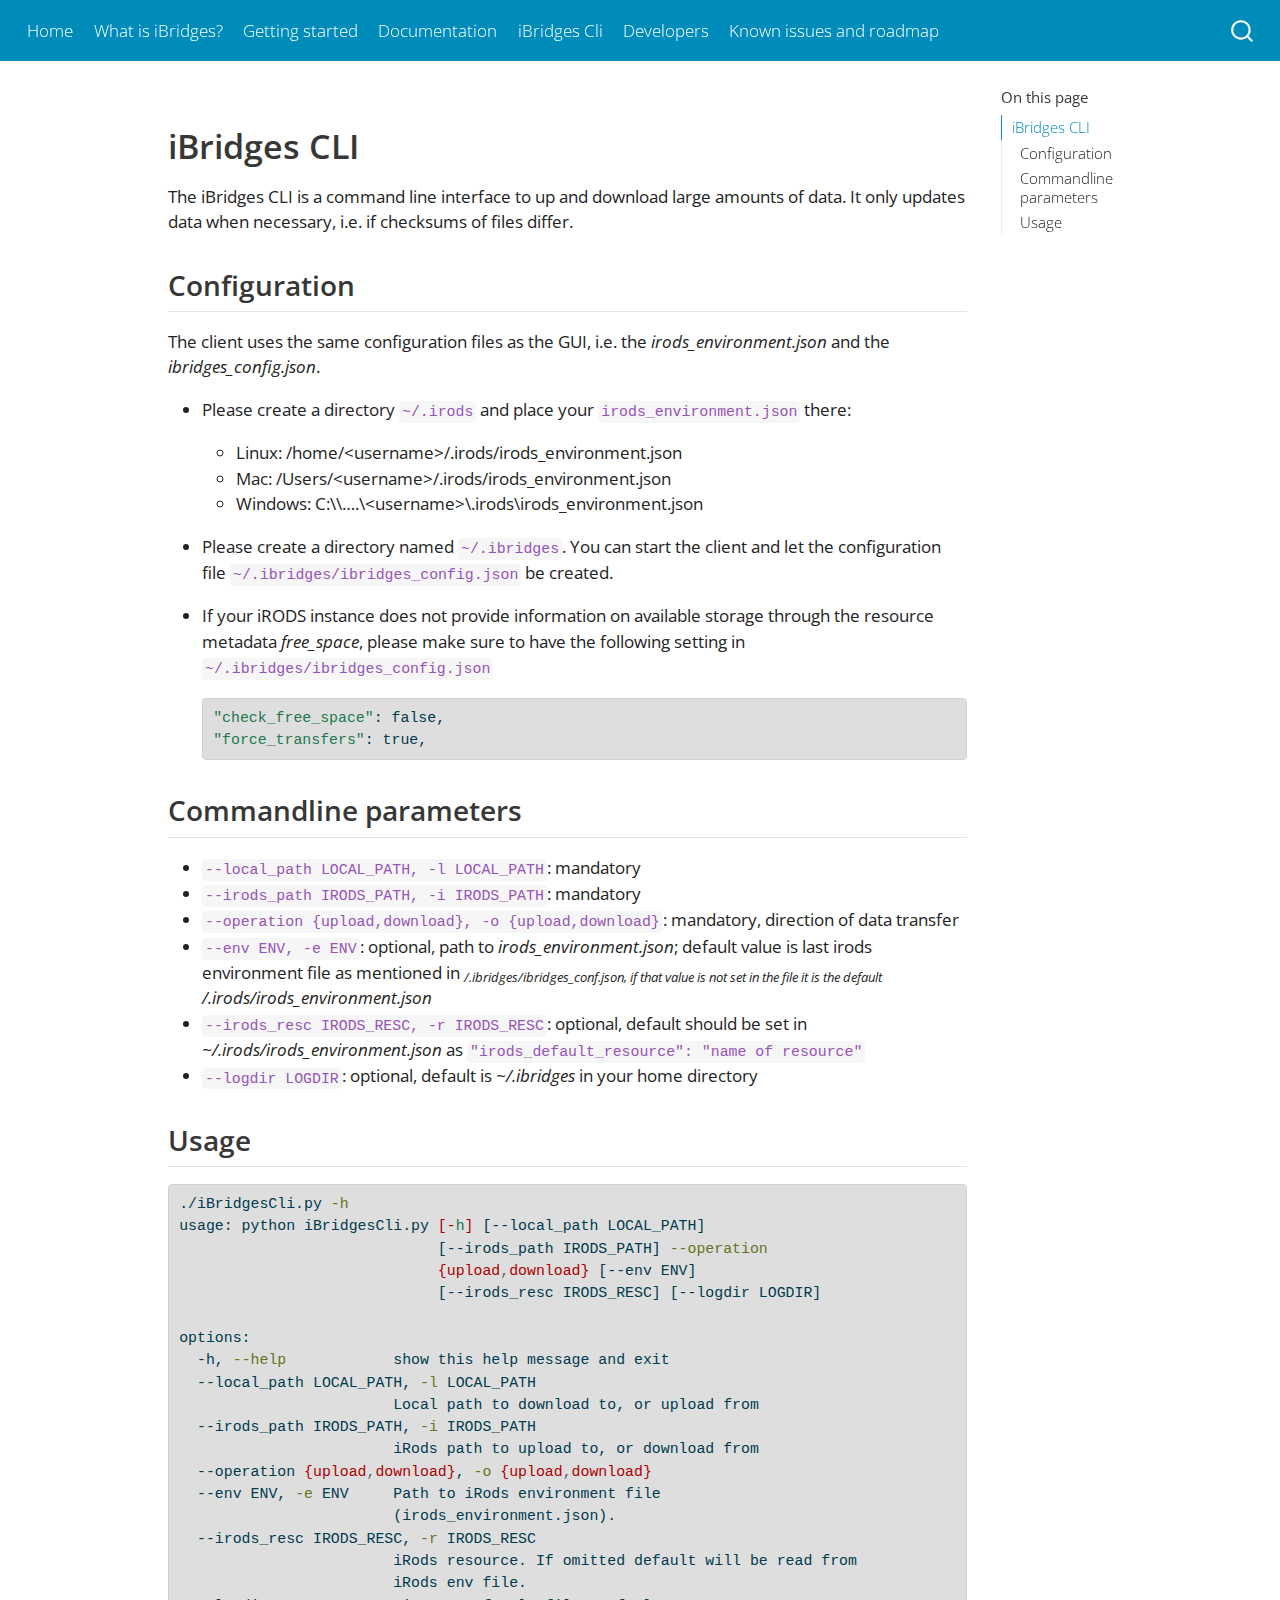
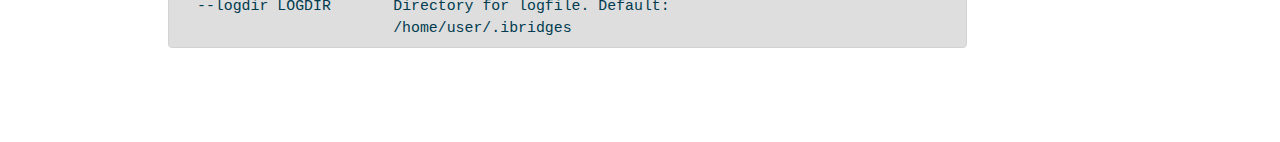
==== commit 0586a7a3: "Built site for gh-pages" ====
--- a/docs/commandlineclient.html
+++ b/docs/commandlineclient.html
@@ -175,13 +175,16 @@
 <h2 class="anchored" data-anchor-id="configuration">Configuration</h2>
 <p>The client uses the same configuration files as the GUI, i.e.&nbsp;the <em>irods_environment.json</em> and the <em>ibridges_config.json</em>.</p>
 <ul>
-<li>Please create a directory named <code>.irods</code> in your home directory:
+<li><p>Please create a directory <code>~/.irods</code> and place your <code>irods_environment.json</code> there:</p>
 <ul>
 <li>Linux: /home/&lt;username&gt;/.irods/irods_environment.json</li>
 <li>Mac: /Users/&lt;username&gt;/.irods/irods_environment.json</li>
 <li>Windows: C:\\….\&lt;username&gt;\.irods\irods_environment.json</li>
 </ul></li>
-<li>Please create a directory named <code>.ibridges</code> in your home directory</li>
+<li><p>Please create a directory named <code>~/.ibridges</code>. You can start the client and let the configuration file <code>~/.ibridges/ibridges_config.json</code> be created.</p></li>
+<li><p>If your iRODS instance does not provide information on available storage through the resource metadata <em>free_space</em>, please make sure to have the following setting in <code>~/.ibridges/ibridges_config.json</code></p>
+<div class="sourceCode" id="cb1"><pre class="sourceCode sh code-with-copy"><code class="sourceCode bash"><span id="cb1-1"><a href="#cb1-1" aria-hidden="true" tabindex="-1"></a><span class="st">"check_free_space"</span><span class="ex">:</span> false,</span>
+<span id="cb1-2"><a href="#cb1-2" aria-hidden="true" tabindex="-1"></a><span class="st">"force_transfers"</span><span class="ex">:</span> true,</span></code><button title="Copy to Clipboard" class="code-copy-button"><i class="bi"></i></button></pre></div></li>
 </ul>
 </section>
 <section id="commandline-parameters" class="level2">
@@ -190,33 +193,33 @@
 <li><code>--local_path LOCAL_PATH, -l LOCAL_PATH</code>: mandatory</li>
 <li><code>--irods_path IRODS_PATH, -i IRODS_PATH</code>: mandatory</li>
 <li><code>--operation {upload,download}, -o {upload,download}</code>: mandatory, direction of data transfer</li>
-<li><code>--env ENV, -e ENV</code>: optional, path to <em>irods_environment.json</em>; default value is last irods environment file as mentioned in <em>.ibridges/ibridges_conf.json</em>, if that value is not set in the file it is the default <em>.irods/irods_environment.json</em></li>
-<li><code>--irods_resc IRODS_RESC, -r IRODS_RESC</code>: optional, default should be set in <em>.irods/irods_environment.json</em> as <code>"irods_default_resource": "name of resource"</code></li>
-<li><code>--logdir LOGDIR</code>: optional, default is <em>.ibridges</em> in your home directory</li>
+<li><code>--env ENV, -e ENV</code>: optional, path to <em>irods_environment.json</em>; default value is last irods environment file as mentioned in <em><sub>/.ibridges/ibridges_conf.json<em>, if that value is not set in the file it is the default </em></sub>/.irods/irods_environment.json</em></li>
+<li><code>--irods_resc IRODS_RESC, -r IRODS_RESC</code>: optional, default should be set in <em>~/.irods/irods_environment.json</em> as <code>"irods_default_resource": "name of resource"</code></li>
+<li><code>--logdir LOGDIR</code>: optional, default is <em>~/.ibridges</em> in your home directory</li>
 </ul>
 </section>
 <section id="usage" class="level2">
 <h2 class="anchored" data-anchor-id="usage">Usage</h2>
-<div class="sourceCode" id="cb1"><pre class="sourceCode sh code-with-copy"><code class="sourceCode bash"><span id="cb1-1"><a href="#cb1-1" aria-hidden="true" tabindex="-1"></a><span class="ex">./iBridgesCli.py</span> <span class="at">-h</span></span>
-<span id="cb1-2"><a href="#cb1-2" aria-hidden="true" tabindex="-1"></a><span class="ex">usage:</span> python iBridgesCli.py <span class="pp">[-</span><span class="ss">h</span><span class="pp">]</span> [--local_path LOCAL_PATH]</span>
-<span id="cb1-3"><a href="#cb1-3" aria-hidden="true" tabindex="-1"></a>                             <span class="ex">[--irods_path</span> IRODS_PATH] <span class="at">--operation</span></span>
-<span id="cb1-4"><a href="#cb1-4" aria-hidden="true" tabindex="-1"></a>                             <span class="dt">{upload</span><span class="op">,</span><span class="dt">download}</span> [--env ENV]</span>
-<span id="cb1-5"><a href="#cb1-5" aria-hidden="true" tabindex="-1"></a>                             <span class="ex">[--irods_resc</span> IRODS_RESC] [--logdir LOGDIR]</span>
-<span id="cb1-6"><a href="#cb1-6" aria-hidden="true" tabindex="-1"></a></span>
-<span id="cb1-7"><a href="#cb1-7" aria-hidden="true" tabindex="-1"></a><span class="ex">options:</span></span>
-<span id="cb1-8"><a href="#cb1-8" aria-hidden="true" tabindex="-1"></a>  <span class="ex">-h,</span> <span class="at">--help</span>            show this help message and exit</span>
-<span id="cb1-9"><a href="#cb1-9" aria-hidden="true" tabindex="-1"></a>  <span class="ex">--local_path</span> LOCAL_PATH, <span class="at">-l</span> LOCAL_PATH</span>
-<span id="cb1-10"><a href="#cb1-10" aria-hidden="true" tabindex="-1"></a>                        <span class="ex">Local</span> path to download to, or upload from</span>
-<span id="cb1-11"><a href="#cb1-11" aria-hidden="true" tabindex="-1"></a>  <span class="ex">--irods_path</span> IRODS_PATH, <span class="at">-i</span> IRODS_PATH</span>
-<span id="cb1-12"><a href="#cb1-12" aria-hidden="true" tabindex="-1"></a>                        <span class="ex">iRods</span> path to upload to, or download from</span>
-<span id="cb1-13"><a href="#cb1-13" aria-hidden="true" tabindex="-1"></a>  <span class="ex">--operation</span> <span class="dt">{upload</span><span class="op">,</span><span class="dt">download}</span>, <span class="at">-o</span> <span class="dt">{upload</span><span class="op">,</span><span class="dt">download}</span></span>
-<span id="cb1-14"><a href="#cb1-14" aria-hidden="true" tabindex="-1"></a>  <span class="ex">--env</span> ENV, <span class="at">-e</span> ENV     Path to iRods environment file</span>
-<span id="cb1-15"><a href="#cb1-15" aria-hidden="true" tabindex="-1"></a>                        <span class="kw">(</span><span class="ex">irods_environment.json</span><span class="kw">)</span><span class="bu">.</span></span>
-<span id="cb1-16"><a href="#cb1-16" aria-hidden="true" tabindex="-1"></a>  <span class="ex">--irods_resc</span> IRODS_RESC, <span class="at">-r</span> IRODS_RESC</span>
-<span id="cb1-17"><a href="#cb1-17" aria-hidden="true" tabindex="-1"></a>                        <span class="ex">iRods</span> resource. If omitted default will be read from</span>
-<span id="cb1-18"><a href="#cb1-18" aria-hidden="true" tabindex="-1"></a>                        <span class="ex">iRods</span> env file.</span>
-<span id="cb1-19"><a href="#cb1-19" aria-hidden="true" tabindex="-1"></a>  <span class="ex">--logdir</span> LOGDIR       Directory for logfile. Default:</span>
-<span id="cb1-20"><a href="#cb1-20" aria-hidden="true" tabindex="-1"></a>                        <span class="ex">/home/user/.ibridges</span></span></code><button title="Copy to Clipboard" class="code-copy-button"><i class="bi"></i></button></pre></div>
+<div class="sourceCode" id="cb2"><pre class="sourceCode sh code-with-copy"><code class="sourceCode bash"><span id="cb2-1"><a href="#cb2-1" aria-hidden="true" tabindex="-1"></a><span class="ex">./iBridgesCli.py</span> <span class="at">-h</span></span>
+<span id="cb2-2"><a href="#cb2-2" aria-hidden="true" tabindex="-1"></a><span class="ex">usage:</span> python iBridgesCli.py <span class="pp">[-</span><span class="ss">h</span><span class="pp">]</span> [--local_path LOCAL_PATH]</span>
+<span id="cb2-3"><a href="#cb2-3" aria-hidden="true" tabindex="-1"></a>                             <span class="ex">[--irods_path</span> IRODS_PATH] <span class="at">--operation</span></span>
+<span id="cb2-4"><a href="#cb2-4" aria-hidden="true" tabindex="-1"></a>                             <span class="dt">{upload</span><span class="op">,</span><span class="dt">download}</span> [--env ENV]</span>
+<span id="cb2-5"><a href="#cb2-5" aria-hidden="true" tabindex="-1"></a>                             <span class="ex">[--irods_resc</span> IRODS_RESC] [--logdir LOGDIR]</span>
+<span id="cb2-6"><a href="#cb2-6" aria-hidden="true" tabindex="-1"></a></span>
+<span id="cb2-7"><a href="#cb2-7" aria-hidden="true" tabindex="-1"></a><span class="ex">options:</span></span>
+<span id="cb2-8"><a href="#cb2-8" aria-hidden="true" tabindex="-1"></a>  <span class="ex">-h,</span> <span class="at">--help</span>            show this help message and exit</span>
+<span id="cb2-9"><a href="#cb2-9" aria-hidden="true" tabindex="-1"></a>  <span class="ex">--local_path</span> LOCAL_PATH, <span class="at">-l</span> LOCAL_PATH</span>
+<span id="cb2-10"><a href="#cb2-10" aria-hidden="true" tabindex="-1"></a>                        <span class="ex">Local</span> path to download to, or upload from</span>
+<span id="cb2-11"><a href="#cb2-11" aria-hidden="true" tabindex="-1"></a>  <span class="ex">--irods_path</span> IRODS_PATH, <span class="at">-i</span> IRODS_PATH</span>
+<span id="cb2-12"><a href="#cb2-12" aria-hidden="true" tabindex="-1"></a>                        <span class="ex">iRods</span> path to upload to, or download from</span>
+<span id="cb2-13"><a href="#cb2-13" aria-hidden="true" tabindex="-1"></a>  <span class="ex">--operation</span> <span class="dt">{upload</span><span class="op">,</span><span class="dt">download}</span>, <span class="at">-o</span> <span class="dt">{upload</span><span class="op">,</span><span class="dt">download}</span></span>
+<span id="cb2-14"><a href="#cb2-14" aria-hidden="true" tabindex="-1"></a>  <span class="ex">--env</span> ENV, <span class="at">-e</span> ENV     Path to iRods environment file</span>
+<span id="cb2-15"><a href="#cb2-15" aria-hidden="true" tabindex="-1"></a>                        <span class="kw">(</span><span class="ex">irods_environment.json</span><span class="kw">)</span><span class="bu">.</span></span>
+<span id="cb2-16"><a href="#cb2-16" aria-hidden="true" tabindex="-1"></a>  <span class="ex">--irods_resc</span> IRODS_RESC, <span class="at">-r</span> IRODS_RESC</span>
+<span id="cb2-17"><a href="#cb2-17" aria-hidden="true" tabindex="-1"></a>                        <span class="ex">iRods</span> resource. If omitted default will be read from</span>
+<span id="cb2-18"><a href="#cb2-18" aria-hidden="true" tabindex="-1"></a>                        <span class="ex">iRods</span> env file.</span>
+<span id="cb2-19"><a href="#cb2-19" aria-hidden="true" tabindex="-1"></a>  <span class="ex">--logdir</span> LOGDIR       Directory for logfile. Default:</span>
+<span id="cb2-20"><a href="#cb2-20" aria-hidden="true" tabindex="-1"></a>                        <span class="ex">/home/user/.ibridges</span></span></code><button title="Copy to Clipboard" class="code-copy-button"><i class="bi"></i></button></pre></div>
 
 
 </section>
